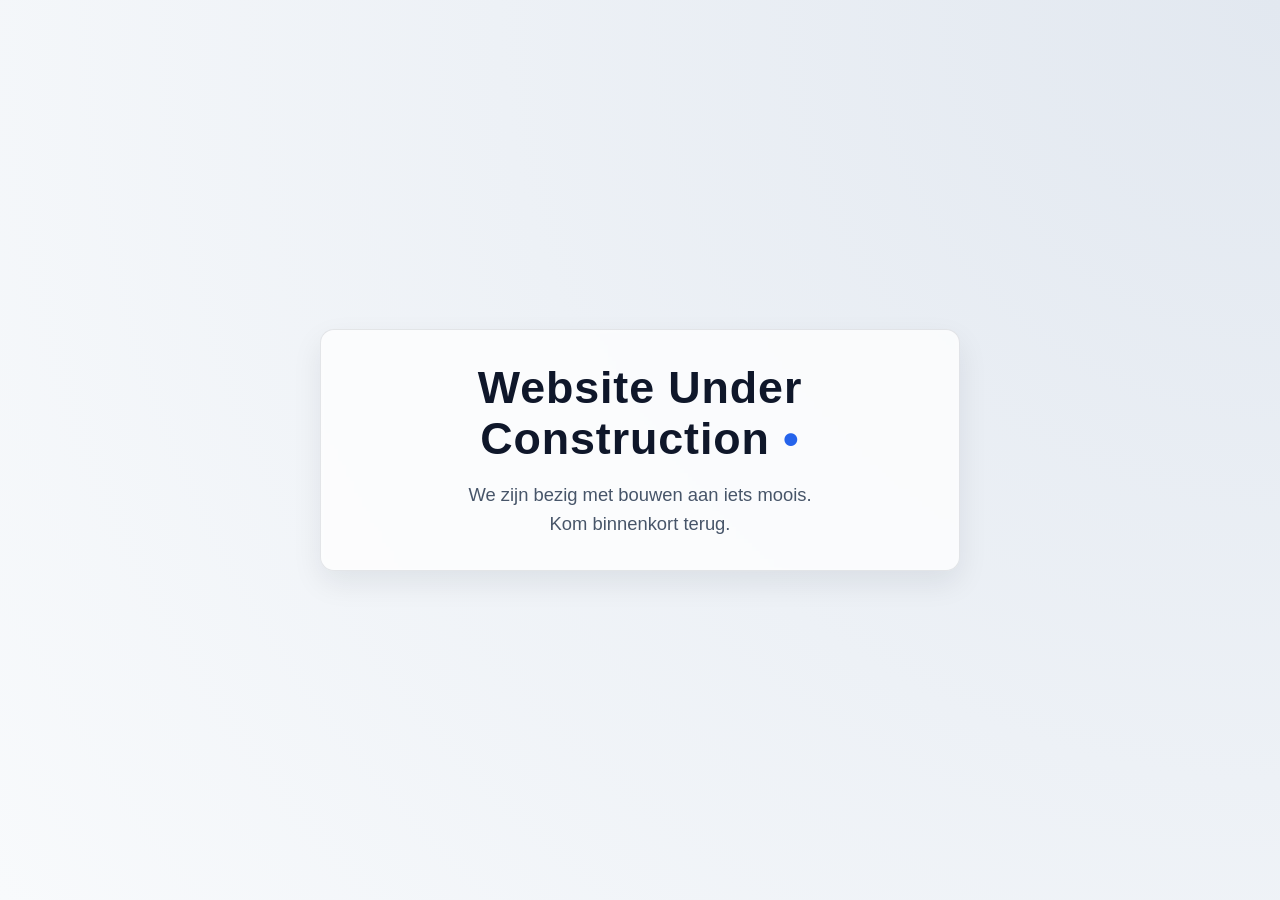
==== index.html @ f70ed57d "Add basic under construction homepage" ====
﻿<!doctype html>
<html lang="en">
<head>
  <meta charset="UTF-8" />
  <meta name="viewport" content="width=device-width, initial-scale=1.0" />
  <title>Under Construction</title>
  <style>
    :root {
      color-scheme: light;
      --bg1: #f8fafc;
      --bg2: #e2e8f0;
      --text: #0f172a;
      --muted: #475569;
      --accent: #2563eb;
    }

    * {
      box-sizing: border-box;
    }

    body {
      margin: 0;
      min-height: 100vh;
      display: grid;
      place-items: center;
      font-family: "Segoe UI", Tahoma, Geneva, Verdana, sans-serif;
      color: var(--text);
      background: radial-gradient(circle at top right, var(--bg2), var(--bg1));
      text-align: center;
      padding: 1.5rem;
    }

    main {
      max-width: 40rem;
      background: rgba(255, 255, 255, 0.75);
      border: 1px solid rgba(15, 23, 42, 0.1);
      border-radius: 14px;
      padding: 2rem 1.5rem;
      backdrop-filter: blur(2px);
      box-shadow: 0 12px 30px rgba(15, 23, 42, 0.08);
    }

    h1 {
      margin: 0;
      font-size: clamp(1.8rem, 4vw, 2.8rem);
      letter-spacing: 0.02em;
    }

    p {
      margin: 1rem 0 0;
      color: var(--muted);
      font-size: clamp(1rem, 2.2vw, 1.15rem);
      line-height: 1.6;
    }

    .dot {
      display: inline-block;
      color: var(--accent);
      animation: blink 1.2s infinite;
    }

    @keyframes blink {
      0%,
      100% {
        opacity: 0.25;
      }
      50% {
        opacity: 1;
      }
    }
  </style>
</head>
<body>
  <main>
    <h1>Website Under Construction <span class="dot">•</span></h1>
    <p>
      We zijn bezig met bouwen aan iets moois.<br />
      Kom binnenkort terug.
    </p>
  </main>
</body>
</html>
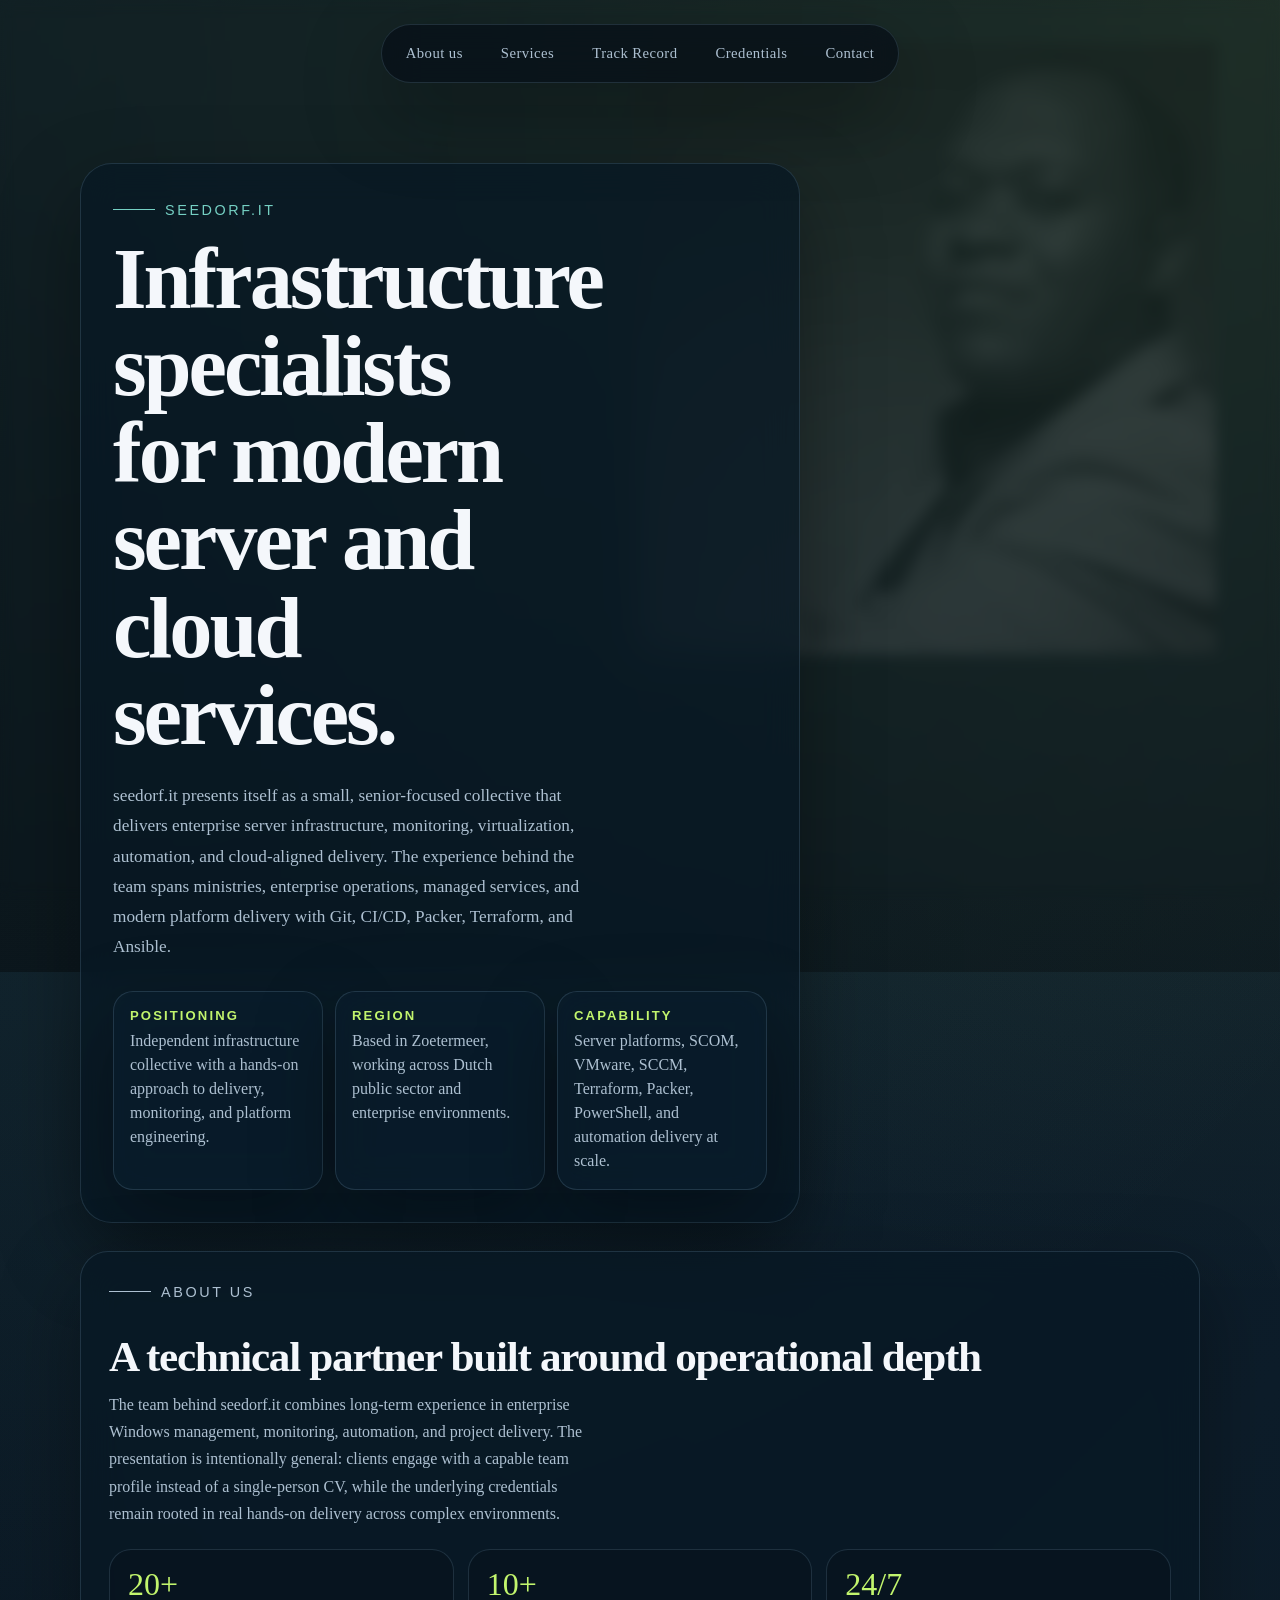
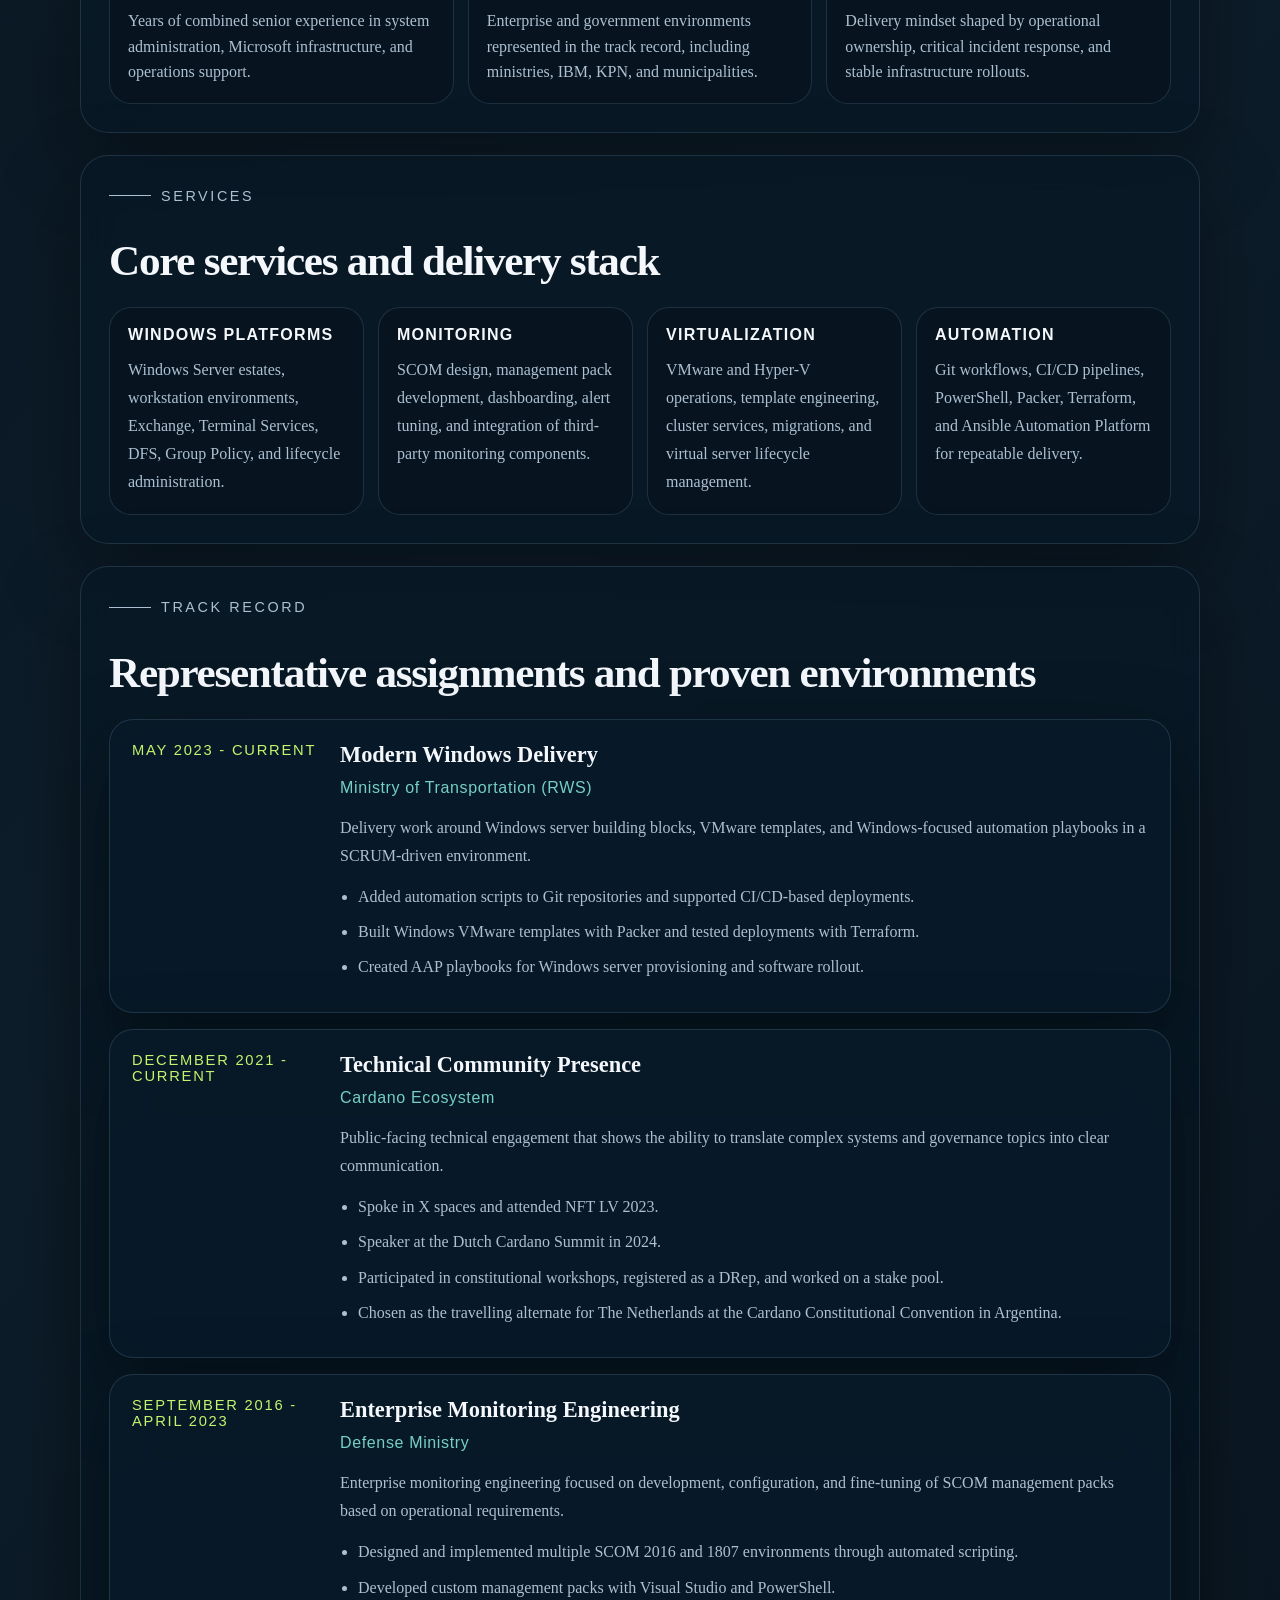
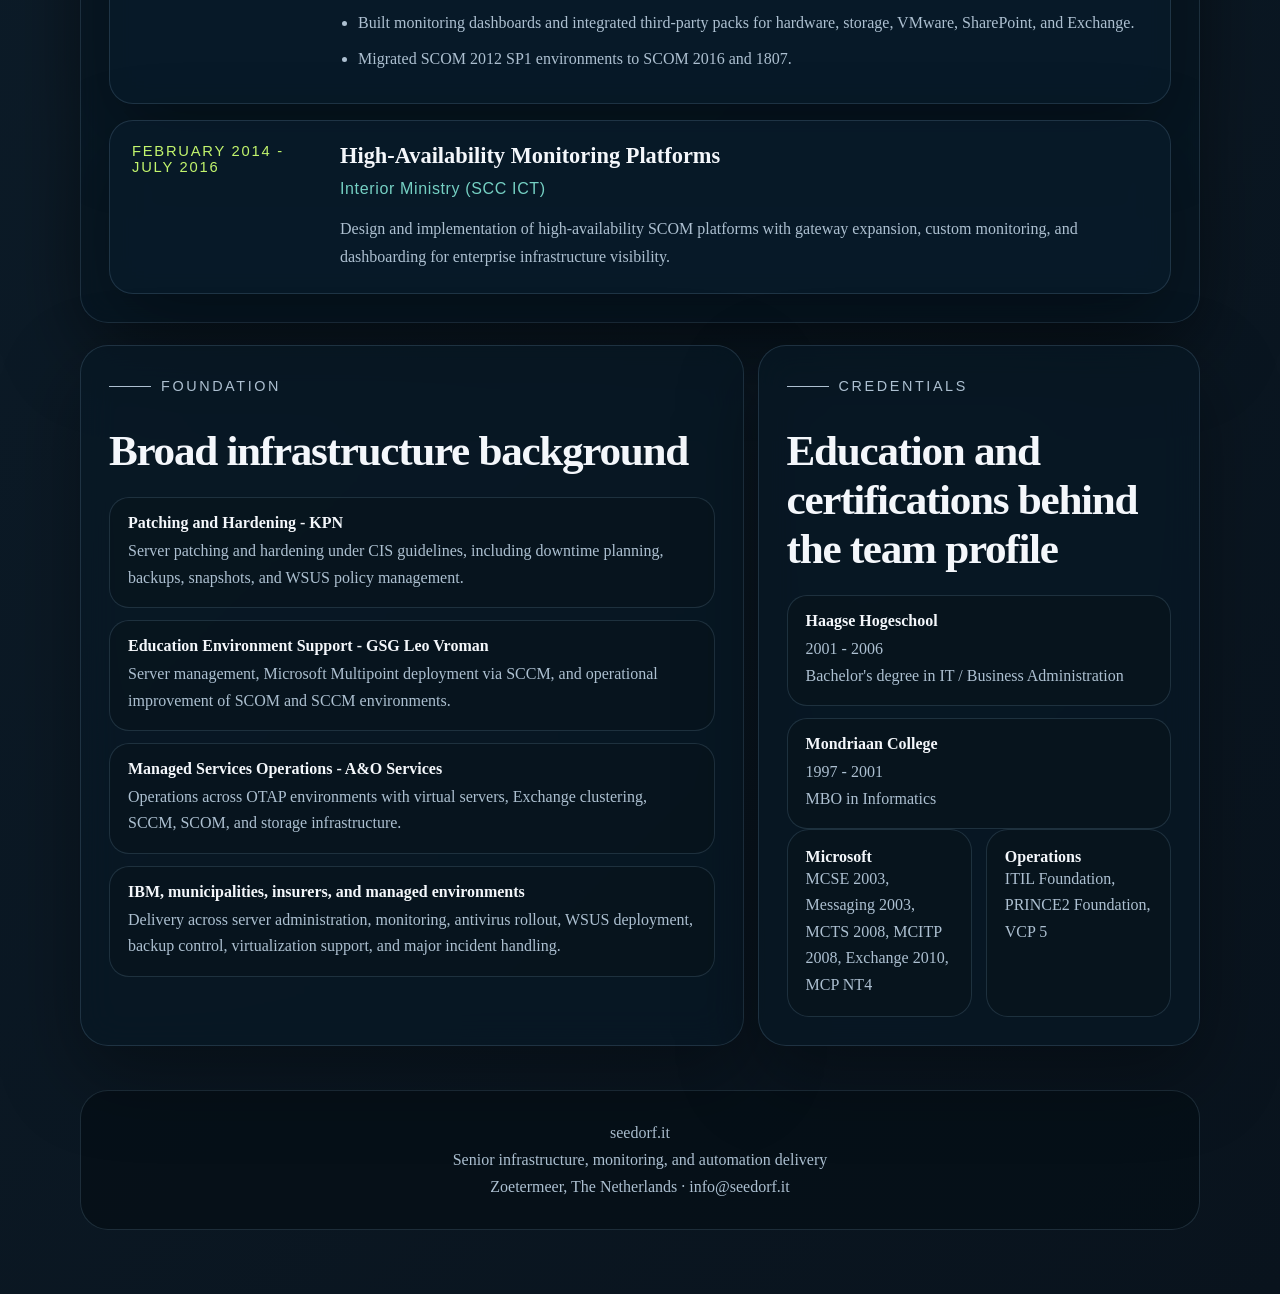
==== commit a0314ced: "Rebuild site as hardened static landing page" ====
--- a/index.html
+++ b/index.html
@@ -1,82 +1,247 @@
-﻿<!doctype html>
+<!doctype html>
 <html lang="en">
 <head>
   <meta charset="UTF-8" />
   <meta name="viewport" content="width=device-width, initial-scale=1.0" />
-  <title>Under Construction</title>
-  <style>
-    :root {
-      color-scheme: light;
-      --bg1: #f8fafc;
-      --bg2: #e2e8f0;
-      --text: #0f172a;
-      --muted: #475569;
-      --accent: #2563eb;
-    }
-
-    * {
-      box-sizing: border-box;
-    }
-
-    body {
-      margin: 0;
-      min-height: 100vh;
-      display: grid;
-      place-items: center;
-      font-family: "Segoe UI", Tahoma, Geneva, Verdana, sans-serif;
-      color: var(--text);
-      background: radial-gradient(circle at top right, var(--bg2), var(--bg1));
-      text-align: center;
-      padding: 1.5rem;
-    }
-
-    main {
-      max-width: 40rem;
-      background: rgba(255, 255, 255, 0.75);
-      border: 1px solid rgba(15, 23, 42, 0.1);
-      border-radius: 14px;
-      padding: 2rem 1.5rem;
-      backdrop-filter: blur(2px);
-      box-shadow: 0 12px 30px rgba(15, 23, 42, 0.08);
-    }
-
-    h1 {
-      margin: 0;
-      font-size: clamp(1.8rem, 4vw, 2.8rem);
-      letter-spacing: 0.02em;
-    }
-
-    p {
-      margin: 1rem 0 0;
-      color: var(--muted);
-      font-size: clamp(1rem, 2.2vw, 1.15rem);
-      line-height: 1.6;
-    }
-
-    .dot {
-      display: inline-block;
-      color: var(--accent);
-      animation: blink 1.2s infinite;
-    }
-
-    @keyframes blink {
-      0%,
-      100% {
-        opacity: 0.25;
-      }
-      50% {
-        opacity: 1;
-      }
-    }
-  </style>
+  <meta
+    http-equiv="Content-Security-Policy"
+    content="default-src 'self'; script-src 'self'; style-src 'self'; img-src 'self' data:; object-src 'none'; base-uri 'none'; form-action 'none'; upgrade-insecure-requests"
+  />
+  <meta name="referrer" content="strict-origin-when-cross-origin" />
+  <title>seedorf.it | Infrastructure Collective</title>
+  <link rel="stylesheet" href="styles.css" />
 </head>
 <body>
-  <main>
-    <h1>Website Under Construction <span class="dot">•</span></h1>
+  <div class="page">
+    <header class="topbar">
+      <nav aria-label="Section navigation">
+        <a href="#about">About us</a>
+        <a href="#expertise">Services</a>
+        <a href="#experience">Track Record</a>
+        <a href="#education">Credentials</a>
+        <a href="#contact">Contact</a>
+      </nav>
+    </header>
+
+    <main>
+      <section class="hero">
+  <div class="hero-card">
+    <p class="eyebrow">seedorf.it</p>
+    <h1>Infrastructure specialists for modern server and cloud services.</h1>
+    <p class="lead">
+      seedorf.it presents itself as a small, senior-focused collective that delivers
+      enterprise server infrastructure, monitoring, virtualization, automation, and cloud-aligned delivery.
+      The experience behind the team spans ministries, enterprise operations, managed
+      services, and modern platform delivery with Git, CI/CD, Packer, Terraform, and Ansible.
+    </p>
+
+    <div class="hero-meta">
+      <div class="mini-card">
+        <strong>Positioning</strong>
+        <span>Independent infrastructure collective with a hands-on approach to delivery, monitoring, and platform engineering.</span>
+      </div>
+      <div class="mini-card">
+        <strong>Region</strong>
+        <span>Based in Zoetermeer, working across Dutch public sector and enterprise environments.</span>
+      </div>
+      <div class="mini-card">
+        <strong>Capability</strong>
+        <span>Server platforms, SCOM, VMware, SCCM, Terraform, Packer, PowerShell, and automation delivery at scale.</span>
+      </div>
+    </div>
+  </div>
+</section>
+
+      <div class="content">
+        <section class="section" id="about">
+  <div class="section-heading">
+    <p class="eyebrow">About us</p>
+    <h2>A technical partner built around operational depth</h2>
     <p>
-      We zijn bezig met bouwen aan iets moois.<br />
-      Kom binnenkort terug.
+      The team behind seedorf.it combines long-term experience in enterprise Windows management,
+      monitoring, automation, and project delivery. The presentation is intentionally general:
+      clients engage with a capable team profile instead of a single-person CV, while the underlying
+      credentials remain rooted in real hands-on delivery across complex environments.
     </p>
-  </main>
+  </div>
+
+  <div class="stats">
+    <div class="stat">
+      <span class="number">20+</span>
+      <p>Years of combined senior experience in system administration, Microsoft infrastructure, and operations support.</p>
+    </div>
+    <div class="stat">
+      <span class="number">10+</span>
+      <p>Enterprise and government environments represented in the track record, including ministries, IBM, KPN, and municipalities.</p>
+    </div>
+    <div class="stat">
+      <span class="number">24/7</span>
+      <p>Delivery mindset shaped by operational ownership, critical incident response, and stable infrastructure rollouts.</p>
+    </div>
+  </div>
+</section>
+        <section class="section" id="expertise">
+  <div class="section-heading">
+    <p class="eyebrow">Services</p>
+    <h2>Core services and delivery stack</h2>
+  </div>
+
+  <div class="skills">
+    <article class="chip-box">
+      <h3>Windows Platforms</h3>
+      <p>Windows Server estates, workstation environments, Exchange, Terminal Services, DFS, Group Policy, and lifecycle administration.</p>
+    </article>
+    <article class="chip-box">
+      <h3>Monitoring</h3>
+      <p>SCOM design, management pack development, dashboarding, alert tuning, and integration of third-party monitoring components.</p>
+    </article>
+    <article class="chip-box">
+      <h3>Virtualization</h3>
+      <p>VMware and Hyper-V operations, template engineering, cluster services, migrations, and virtual server lifecycle management.</p>
+    </article>
+    <article class="chip-box">
+      <h3>Automation</h3>
+      <p>Git workflows, CI/CD pipelines, PowerShell, Packer, Terraform, and Ansible Automation Platform for repeatable delivery.</p>
+    </article>
+  </div>
+</section>
+        <section class="section" id="experience">
+  <div class="section-heading">
+    <p class="eyebrow">Track Record</p>
+    <h2>Representative assignments and proven environments</h2>
+  </div>
+
+  <div class="timeline">
+    <article class="timeline-card">
+      <div class="timeline-date">May 2023 - Current</div>
+      <div>
+        <h3>Modern Windows Delivery</h3>
+        <p class="company">Ministry of Transportation (RWS)</p>
+        <p>
+          Delivery work around Windows server building blocks, VMware templates,
+          and Windows-focused automation playbooks in a SCRUM-driven environment.
+        </p>
+        <ul>
+          <li>Added automation scripts to Git repositories and supported CI/CD-based deployments.</li>
+          <li>Built Windows VMware templates with Packer and tested deployments with Terraform.</li>
+          <li>Created AAP playbooks for Windows server provisioning and software rollout.</li>
+        </ul>
+      </div>
+    </article>
+
+    <article class="timeline-card">
+      <div class="timeline-date">December 2021 - Current</div>
+      <div>
+        <h3>Technical Community Presence</h3>
+        <p class="company">Cardano Ecosystem</p>
+        <p>
+          Public-facing technical engagement that shows the ability to translate
+          complex systems and governance topics into clear communication.
+        </p>
+        <ul>
+          <li>Spoke in X spaces and attended NFT LV 2023.</li>
+          <li>Speaker at the Dutch Cardano Summit in 2024.</li>
+          <li>Participated in constitutional workshops, registered as a DRep, and worked on a stake pool.</li>
+          <li>Chosen as the travelling alternate for The Netherlands at the Cardano Constitutional Convention in Argentina.</li>
+        </ul>
+      </div>
+    </article>
+
+    <article class="timeline-card">
+      <div class="timeline-date">September 2016 - April 2023</div>
+      <div>
+        <h3>Enterprise Monitoring Engineering</h3>
+        <p class="company">Defense Ministry</p>
+        <p>
+          Enterprise monitoring engineering focused on development, configuration,
+          and fine-tuning of SCOM management packs based on operational requirements.
+        </p>
+        <ul>
+          <li>Designed and implemented multiple SCOM 2016 and 1807 environments through automated scripting.</li>
+          <li>Developed custom management packs with Visual Studio and PowerShell.</li>
+          <li>Built monitoring dashboards and integrated third-party packs for hardware, storage, VMware, SharePoint, and Exchange.</li>
+          <li>Migrated SCOM 2012 SP1 environments to SCOM 2016 and 1807.</li>
+        </ul>
+      </div>
+    </article>
+
+    <article class="timeline-card">
+      <div class="timeline-date">February 2014 - July 2016</div>
+      <div>
+        <h3>High-Availability Monitoring Platforms</h3>
+        <p class="company">Interior Ministry (SCC ICT)</p>
+        <p>
+          Design and implementation of high-availability SCOM platforms with gateway expansion,
+          custom monitoring, and dashboarding for enterprise infrastructure visibility.
+        </p>
+      </div>
+    </article>
+  </div>
+</section>
+        <div class="career-grid">
+          <section class="section">
+  <div class="section-heading">
+    <p class="eyebrow">Foundation</p>
+    <h2>Broad infrastructure background</h2>
+  </div>
+  <div class="compact-list">
+    <div class="compact-item">
+      <strong>Patching and Hardening - KPN</strong>
+      <span>Server patching and hardening under CIS guidelines, including downtime planning, backups, snapshots, and WSUS policy management.</span>
+    </div>
+    <div class="compact-item">
+      <strong>Education Environment Support - GSG Leo Vroman</strong>
+      <span>Server management, Microsoft Multipoint deployment via SCCM, and operational improvement of SCOM and SCCM environments.</span>
+    </div>
+    <div class="compact-item">
+      <strong>Managed Services Operations - A&amp;O Services</strong>
+      <span>Operations across OTAP environments with virtual servers, Exchange clustering, SCCM, SCOM, and storage infrastructure.</span>
+    </div>
+    <div class="compact-item">
+      <strong>IBM, municipalities, insurers, and managed environments</strong>
+      <span>Delivery across server administration, monitoring, antivirus rollout, WSUS deployment, backup control, virtualization support, and major incident handling.</span>
+    </div>
+  </div>
+</section>
+          <section class="section" id="education">
+  <div class="section-heading">
+    <p class="eyebrow">Credentials</p>
+    <h2>Education and certifications behind the team profile</h2>
+  </div>
+
+  <div class="compact-list">
+    <div class="compact-item">
+      <strong>Haagse Hogeschool</strong>
+      <span>2001 - 2006<br />Bachelor's degree in IT / Business Administration</span>
+    </div>
+    <div class="compact-item">
+      <strong>Mondriaan College</strong>
+      <span>1997 - 2001<br />MBO in Informatics</span>
+    </div>
+  </div>
+
+  <div class="certs">
+    <div class="cert-card">
+      <strong>Microsoft</strong>
+      <p>MCSE 2003, Messaging 2003, MCTS 2008, MCITP 2008, Exchange 2010, MCP NT4</p>
+    </div>
+    <div class="cert-card">
+      <strong>Operations</strong>
+      <p>ITIL Foundation, PRINCE2 Foundation, VCP 5</p>
+    </div>
+  </div>
+</section>
+        </div>
+        <section class="footer" id="contact">
+  <p>
+    seedorf.it<br />
+    Senior infrastructure, monitoring, and automation delivery<br />
+    Zoetermeer, The Netherlands ·
+    <a href="mailto:info@seedorf.it">info@seedorf.it</a>
+  </p>
+</section>
+      </div>
+    </main>
+  </div>
 </body>
 </html>
--- a/styles.css
+++ b/styles.css
@@ -0,0 +1,445 @@
+:root {
+  color-scheme: dark;
+  --bg: #07111a;
+  --bg-soft: rgba(7, 17, 26, 0.72);
+  --panel: rgba(8, 24, 37, 0.72);
+  --panel-strong: rgba(9, 27, 42, 0.88);
+  --line: rgba(158, 199, 226, 0.16);
+  --text: #f4f7fb;
+  --muted: #adc0d1;
+  --accent: #75d0c3;
+  --accent-strong: #c2f56d;
+  --shadow: 0 30px 80px rgba(0, 0, 0, 0.35);
+}
+
+* {
+  box-sizing: border-box;
+}
+
+html {
+  scroll-behavior: smooth;
+}
+
+body {
+  margin: 0;
+  font-family: Georgia, "Times New Roman", serif;
+  background:
+    radial-gradient(circle at top left, rgba(117, 208, 195, 0.16), transparent 36%),
+    radial-gradient(circle at top right, rgba(194, 245, 109, 0.14), transparent 28%),
+    linear-gradient(135deg, #08131d 0%, #0d1d2a 46%, #09131d 100%);
+  color: var(--text);
+  overflow-x: hidden;
+}
+
+body::before {
+  content: "";
+  position: fixed;
+  inset: 0;
+  background:
+    linear-gradient(90deg, rgba(5, 12, 18, 0.92) 0%, rgba(5, 12, 18, 0.8) 40%, rgba(5, 12, 18, 0.62) 100%),
+    url("profile-photo.png") no-repeat right 8% top 12% / min(42vw, 540px);
+  filter: grayscale(1) contrast(1.05);
+  opacity: 0.42;
+  pointer-events: none;
+  transform: scale(1.08);
+  transform-origin: top right;
+}
+
+body::after {
+  content: "";
+  position: fixed;
+  inset: 0;
+  backdrop-filter: blur(7px);
+  pointer-events: none;
+}
+
+a {
+  color: inherit;
+  text-decoration: none;
+}
+
+.page {
+  position: relative;
+  z-index: 1;
+  width: min(1120px, calc(100% - 32px));
+  margin: 0 auto;
+  padding: 24px 0 64px;
+}
+
+.topbar {
+  position: sticky;
+  top: 16px;
+  z-index: 5;
+  display: flex;
+  justify-content: center;
+  margin-bottom: 32px;
+}
+
+.topbar nav {
+  display: flex;
+  flex-wrap: wrap;
+  gap: 10px;
+  padding: 10px;
+  border: 1px solid var(--line);
+  border-radius: 999px;
+  background: rgba(6, 15, 23, 0.72);
+  box-shadow: var(--shadow);
+  backdrop-filter: blur(18px);
+}
+
+.topbar a {
+  padding: 10px 14px;
+  border-radius: 999px;
+  color: var(--muted);
+  font-size: 0.92rem;
+  letter-spacing: 0.03em;
+}
+
+.topbar a:hover,
+.topbar a:focus-visible {
+  background: rgba(117, 208, 195, 0.12);
+  color: var(--text);
+  outline: none;
+}
+
+.hero {
+  min-height: 84vh;
+  display: grid;
+  align-items: end;
+  padding: 48px 0 28px;
+}
+
+.hero-card,
+.section,
+.timeline-card,
+.mini-card {
+  border: 1px solid var(--line);
+  background: var(--panel);
+  backdrop-filter: blur(18px);
+  box-shadow: var(--shadow);
+}
+
+.hero-card {
+  width: min(720px, 100%);
+  padding: 32px;
+  border-radius: 32px;
+}
+
+.eyebrow {
+  display: inline-flex;
+  align-items: center;
+  gap: 10px;
+  margin: 0 0 18px;
+  color: var(--accent);
+  font-size: 0.9rem;
+  font-family: Arial, Helvetica, sans-serif;
+  letter-spacing: 0.18em;
+  text-transform: uppercase;
+}
+
+.eyebrow::before {
+  content: "";
+  width: 42px;
+  height: 1px;
+  background: currentColor;
+}
+
+h1,
+h2,
+h3,
+p {
+  margin: 0;
+}
+
+h1 {
+  max-width: 9ch;
+  font-family: "Palatino Linotype", "Book Antiqua", Palatino, Georgia, serif;
+  font-size: clamp(2.9rem, 7vw, 5.4rem);
+  line-height: 1.01;
+  letter-spacing: -0.035em;
+  text-wrap: balance;
+}
+
+.lead {
+  margin-top: 22px;
+  max-width: 54ch;
+  color: var(--muted);
+  font-size: 1.08rem;
+  line-height: 1.75;
+}
+
+.hero-meta {
+  display: grid;
+  grid-template-columns: repeat(3, minmax(0, 1fr));
+  gap: 12px;
+  margin-top: 28px;
+}
+
+.mini-card {
+  padding: 16px;
+  border-radius: 20px;
+  background: rgba(11, 30, 45, 0.68);
+}
+
+.mini-card strong {
+  display: block;
+  margin-bottom: 6px;
+  font-size: 0.82rem;
+  color: var(--accent-strong);
+  font-family: Arial, Helvetica, sans-serif;
+  letter-spacing: 0.16em;
+  text-transform: uppercase;
+}
+
+.mini-card span {
+  color: var(--muted);
+  line-height: 1.5;
+}
+
+.content {
+  display: grid;
+  gap: 22px;
+}
+
+.section {
+  padding: 28px;
+  border-radius: 28px;
+}
+
+.section-heading {
+  display: grid;
+  gap: 10px;
+  margin-bottom: 22px;
+}
+
+.section-heading h2 {
+  font-size: clamp(1.8rem, 4vw, 2.7rem);
+  letter-spacing: -0.03em;
+}
+
+.section-heading p {
+  max-width: 60ch;
+  color: var(--muted);
+  line-height: 1.7;
+}
+
+.stats,
+.skills,
+.certs,
+.career-grid {
+  display: grid;
+  gap: 14px;
+}
+
+.stats {
+  grid-template-columns: repeat(3, minmax(0, 1fr));
+}
+
+.stat {
+  padding: 18px;
+  border-radius: 22px;
+  background: rgba(7, 19, 29, 0.6);
+  border: 1px solid var(--line);
+}
+
+.stat .number {
+  display: block;
+  margin-bottom: 8px;
+  color: var(--accent-strong);
+  font-size: 2rem;
+  line-height: 1;
+}
+
+.stat p {
+  color: var(--muted);
+  line-height: 1.6;
+}
+
+.skills {
+  grid-template-columns: repeat(4, minmax(0, 1fr));
+}
+
+.chip-box {
+  min-height: 100%;
+  padding: 18px;
+  border-radius: 22px;
+  background: rgba(7, 19, 29, 0.6);
+  border: 1px solid var(--line);
+}
+
+.chip-box h3 {
+  margin-bottom: 12px;
+  font-size: 1rem;
+  font-family: Arial, Helvetica, sans-serif;
+  letter-spacing: 0.08em;
+  text-transform: uppercase;
+}
+
+.chip-box p {
+  color: var(--muted);
+  line-height: 1.75;
+}
+
+.timeline {
+  display: grid;
+  gap: 16px;
+}
+
+.timeline-card {
+  display: grid;
+  grid-template-columns: 190px 1fr;
+  gap: 18px;
+  padding: 22px;
+  border-radius: 24px;
+  background: var(--panel-strong);
+}
+
+.timeline-date {
+  color: var(--accent-strong);
+  font-size: 0.92rem;
+  font-family: Arial, Helvetica, sans-serif;
+  letter-spacing: 0.12em;
+  text-transform: uppercase;
+}
+
+.timeline-card h3 {
+  font-size: 1.4rem;
+  margin-bottom: 6px;
+}
+
+.timeline-card .company {
+  color: var(--accent);
+  margin-bottom: 12px;
+  font-family: Arial, Helvetica, sans-serif;
+  letter-spacing: 0.04em;
+}
+
+.timeline-card p {
+  color: var(--muted);
+  line-height: 1.75;
+}
+
+.timeline-card ul {
+  margin: 14px 0 0;
+  padding-left: 18px;
+  color: var(--text);
+}
+
+.timeline-card li {
+  margin-bottom: 9px;
+  color: var(--muted);
+  line-height: 1.65;
+}
+
+.career-grid {
+  grid-template-columns: 1.2fr 0.8fr;
+}
+
+.compact-list {
+  display: grid;
+  gap: 12px;
+}
+
+.compact-item {
+  padding: 16px 18px;
+  border-radius: 20px;
+  border: 1px solid var(--line);
+  background: rgba(7, 19, 29, 0.58);
+}
+
+.compact-item strong {
+  display: block;
+  margin-bottom: 6px;
+}
+
+.compact-item span,
+.certs p {
+  color: var(--muted);
+  line-height: 1.65;
+}
+
+.certs {
+  grid-template-columns: repeat(2, minmax(0, 1fr));
+}
+
+.cert-card {
+  padding: 18px;
+  border-radius: 22px;
+  border: 1px solid var(--line);
+  background: rgba(7, 19, 29, 0.58);
+}
+
+.footer {
+  padding: 28px;
+  margin-top: 22px;
+  border-radius: 28px;
+  border: 1px solid var(--line);
+  background: rgba(6, 15, 23, 0.8);
+  text-align: center;
+}
+
+.footer p {
+  color: var(--muted);
+  line-height: 1.7;
+}
+
+@media (max-width: 960px) {
+  body::before {
+    background:
+      linear-gradient(180deg, rgba(5, 12, 18, 0.68) 0%, rgba(5, 12, 18, 0.88) 100%),
+      url("profile-photo.png") no-repeat center top 8% / min(90vw, 500px);
+    opacity: 0.28;
+    transform: scale(1.04);
+  }
+
+  .hero {
+    min-height: auto;
+    padding-top: 24px;
+  }
+
+  .hero-meta,
+  .stats,
+  .skills,
+  .career-grid,
+  .certs,
+  .timeline-card {
+    grid-template-columns: 1fr;
+  }
+
+  .timeline-card {
+    gap: 10px;
+  }
+}
+
+@media (max-width: 640px) {
+  .page {
+    width: min(100% - 18px, 100%);
+    padding-top: 12px;
+  }
+
+  .topbar {
+    top: 10px;
+    margin-bottom: 20px;
+  }
+
+  .topbar nav {
+    justify-content: center;
+    border-radius: 24px;
+  }
+
+  .hero-card,
+  .section,
+  .footer {
+    padding: 22px;
+    border-radius: 24px;
+  }
+
+  h1 {
+    font-size: clamp(2.3rem, 12vw, 3.8rem);
+    line-height: 1.03;
+  }
+
+  .lead {
+    font-size: 1rem;
+  }
+}
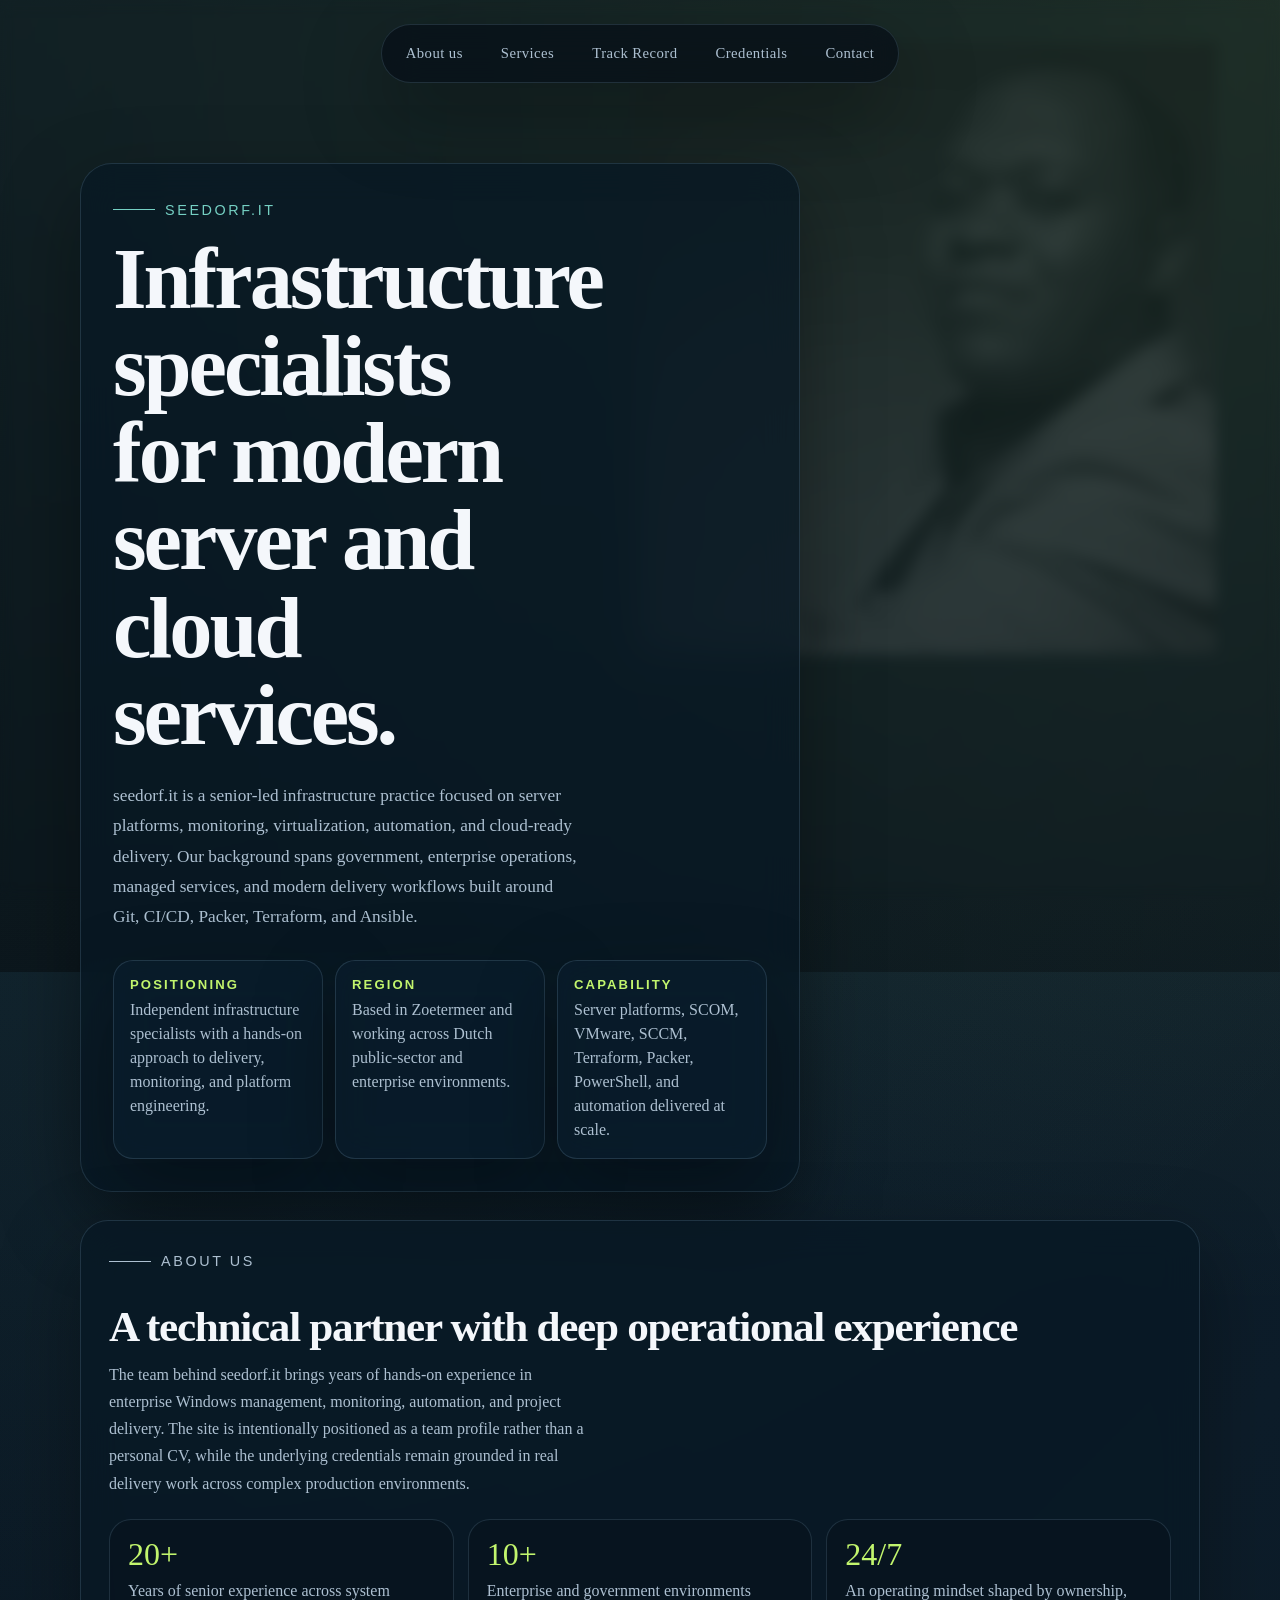
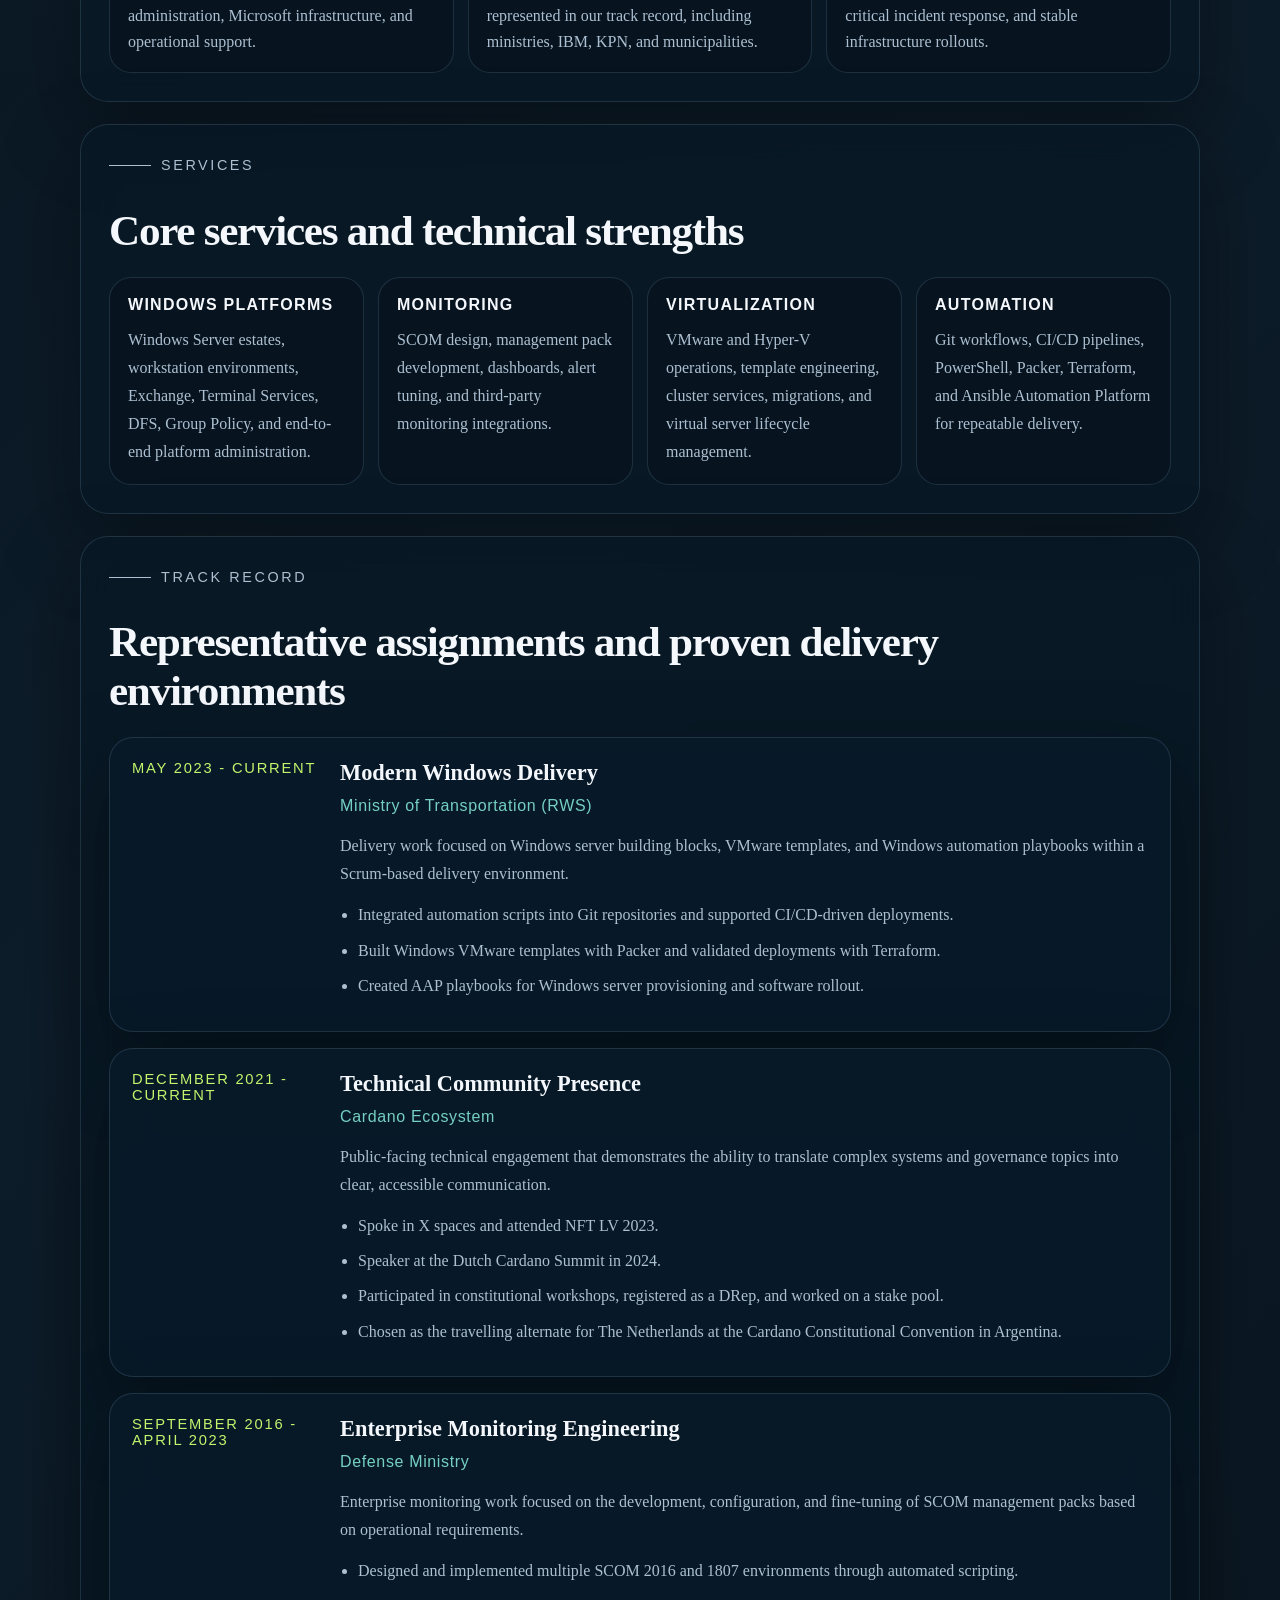
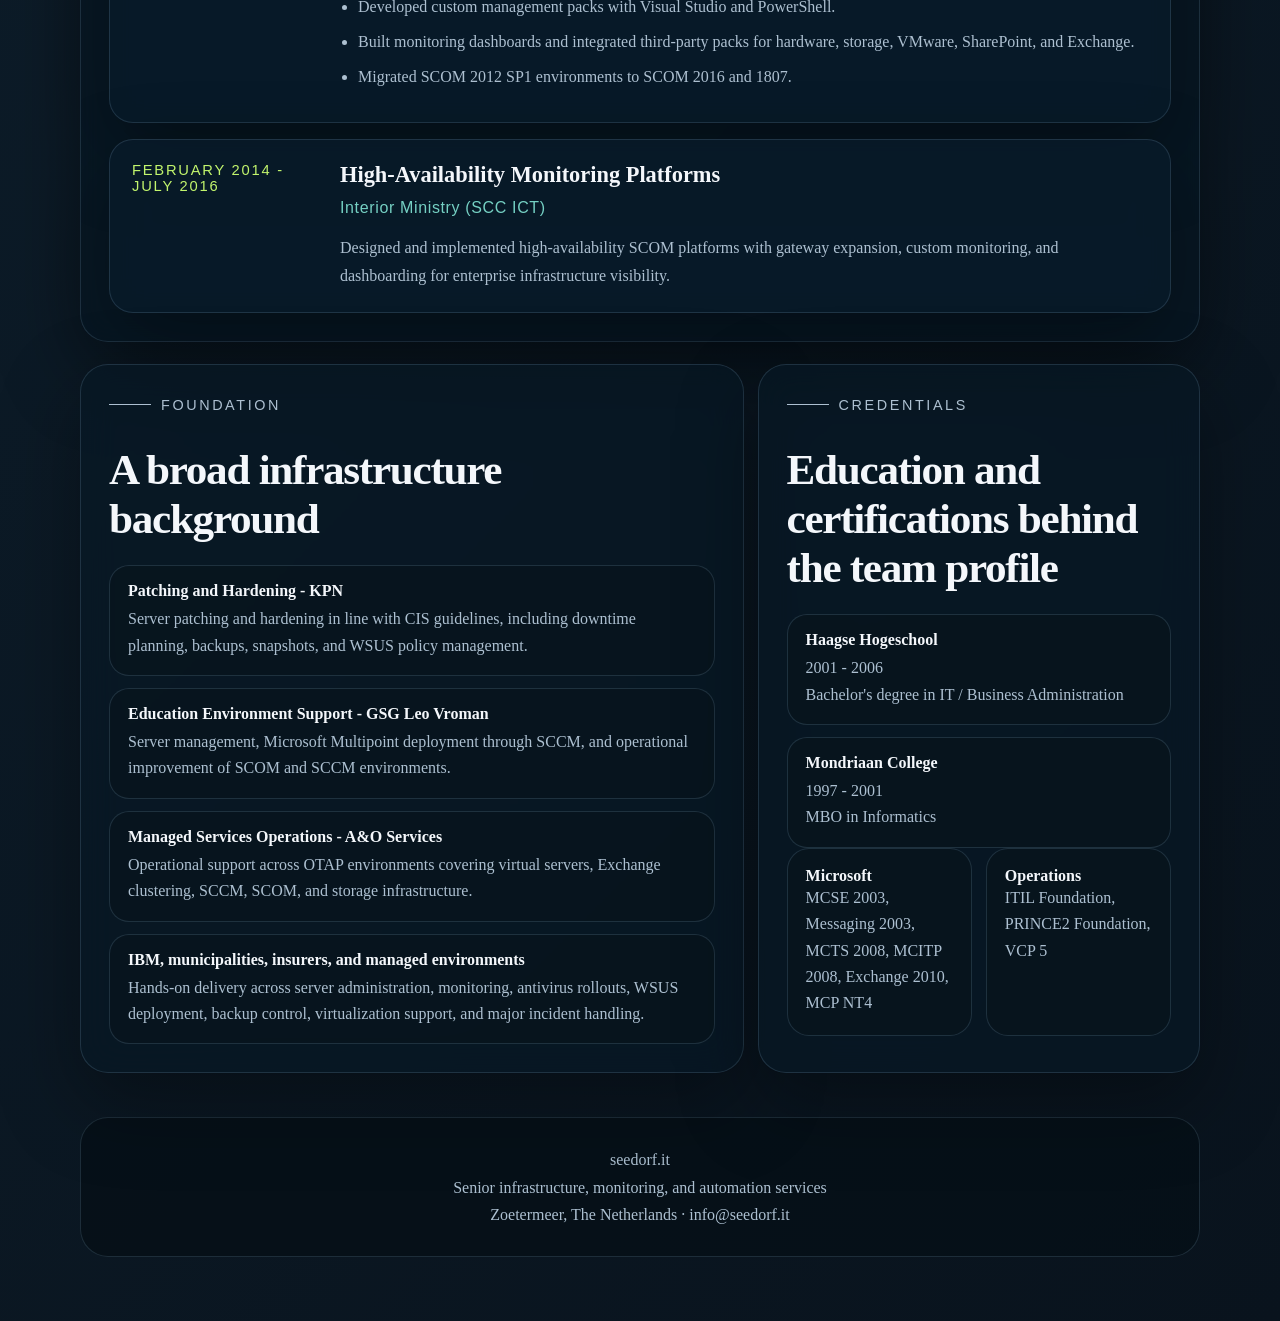
==== commit e973c3ab: "Refine site copy with more natural English" ====
--- a/index.html
+++ b/index.html
@@ -29,24 +29,24 @@
     <p class="eyebrow">seedorf.it</p>
     <h1>Infrastructure specialists for modern server and cloud services.</h1>
     <p class="lead">
-      seedorf.it presents itself as a small, senior-focused collective that delivers
-      enterprise server infrastructure, monitoring, virtualization, automation, and cloud-aligned delivery.
-      The experience behind the team spans ministries, enterprise operations, managed
-      services, and modern platform delivery with Git, CI/CD, Packer, Terraform, and Ansible.
+      seedorf.it is a senior-led infrastructure practice focused on server platforms,
+      monitoring, virtualization, automation, and cloud-ready delivery. Our background
+      spans government, enterprise operations, managed services, and modern delivery
+      workflows built around Git, CI/CD, Packer, Terraform, and Ansible.
     </p>
 
     <div class="hero-meta">
       <div class="mini-card">
         <strong>Positioning</strong>
-        <span>Independent infrastructure collective with a hands-on approach to delivery, monitoring, and platform engineering.</span>
+        <span>Independent infrastructure specialists with a hands-on approach to delivery, monitoring, and platform engineering.</span>
       </div>
       <div class="mini-card">
         <strong>Region</strong>
-        <span>Based in Zoetermeer, working across Dutch public sector and enterprise environments.</span>
+        <span>Based in Zoetermeer and working across Dutch public-sector and enterprise environments.</span>
       </div>
       <div class="mini-card">
         <strong>Capability</strong>
-        <span>Server platforms, SCOM, VMware, SCCM, Terraform, Packer, PowerShell, and automation delivery at scale.</span>
+        <span>Server platforms, SCOM, VMware, SCCM, Terraform, Packer, PowerShell, and automation delivered at scale.</span>
       </div>
     </div>
   </div>
@@ -56,44 +56,44 @@
         <section class="section" id="about">
   <div class="section-heading">
     <p class="eyebrow">About us</p>
-    <h2>A technical partner built around operational depth</h2>
+    <h2>A technical partner with deep operational experience</h2>
     <p>
-      The team behind seedorf.it combines long-term experience in enterprise Windows management,
-      monitoring, automation, and project delivery. The presentation is intentionally general:
-      clients engage with a capable team profile instead of a single-person CV, while the underlying
-      credentials remain rooted in real hands-on delivery across complex environments.
+      The team behind seedorf.it brings years of hands-on experience in enterprise Windows management,
+      monitoring, automation, and project delivery. The site is intentionally positioned as a team profile
+      rather than a personal CV, while the underlying credentials remain grounded in real delivery work
+      across complex production environments.
     </p>
   </div>
 
   <div class="stats">
     <div class="stat">
       <span class="number">20+</span>
-      <p>Years of combined senior experience in system administration, Microsoft infrastructure, and operations support.</p>
+      <p>Years of senior experience across system administration, Microsoft infrastructure, and operational support.</p>
     </div>
     <div class="stat">
       <span class="number">10+</span>
-      <p>Enterprise and government environments represented in the track record, including ministries, IBM, KPN, and municipalities.</p>
+      <p>Enterprise and government environments represented in our track record, including ministries, IBM, KPN, and municipalities.</p>
     </div>
     <div class="stat">
       <span class="number">24/7</span>
-      <p>Delivery mindset shaped by operational ownership, critical incident response, and stable infrastructure rollouts.</p>
+      <p>An operating mindset shaped by ownership, critical incident response, and stable infrastructure rollouts.</p>
     </div>
   </div>
 </section>
         <section class="section" id="expertise">
   <div class="section-heading">
     <p class="eyebrow">Services</p>
-    <h2>Core services and delivery stack</h2>
+    <h2>Core services and technical strengths</h2>
   </div>
 
   <div class="skills">
     <article class="chip-box">
       <h3>Windows Platforms</h3>
-      <p>Windows Server estates, workstation environments, Exchange, Terminal Services, DFS, Group Policy, and lifecycle administration.</p>
+      <p>Windows Server estates, workstation environments, Exchange, Terminal Services, DFS, Group Policy, and end-to-end platform administration.</p>
     </article>
     <article class="chip-box">
       <h3>Monitoring</h3>
-      <p>SCOM design, management pack development, dashboarding, alert tuning, and integration of third-party monitoring components.</p>
+      <p>SCOM design, management pack development, dashboards, alert tuning, and third-party monitoring integrations.</p>
     </article>
     <article class="chip-box">
       <h3>Virtualization</h3>
@@ -108,7 +108,7 @@
         <section class="section" id="experience">
   <div class="section-heading">
     <p class="eyebrow">Track Record</p>
-    <h2>Representative assignments and proven environments</h2>
+    <h2>Representative assignments and proven delivery environments</h2>
   </div>
 
   <div class="timeline">
@@ -118,12 +118,12 @@
         <h3>Modern Windows Delivery</h3>
         <p class="company">Ministry of Transportation (RWS)</p>
         <p>
-          Delivery work around Windows server building blocks, VMware templates,
-          and Windows-focused automation playbooks in a SCRUM-driven environment.
+          Delivery work focused on Windows server building blocks, VMware templates,
+          and Windows automation playbooks within a Scrum-based delivery environment.
         </p>
         <ul>
-          <li>Added automation scripts to Git repositories and supported CI/CD-based deployments.</li>
-          <li>Built Windows VMware templates with Packer and tested deployments with Terraform.</li>
+          <li>Integrated automation scripts into Git repositories and supported CI/CD-driven deployments.</li>
+          <li>Built Windows VMware templates with Packer and validated deployments with Terraform.</li>
           <li>Created AAP playbooks for Windows server provisioning and software rollout.</li>
         </ul>
       </div>
@@ -135,8 +135,8 @@
         <h3>Technical Community Presence</h3>
         <p class="company">Cardano Ecosystem</p>
         <p>
-          Public-facing technical engagement that shows the ability to translate
-          complex systems and governance topics into clear communication.
+          Public-facing technical engagement that demonstrates the ability to translate
+          complex systems and governance topics into clear, accessible communication.
         </p>
         <ul>
           <li>Spoke in X spaces and attended NFT LV 2023.</li>
@@ -153,7 +153,7 @@
         <h3>Enterprise Monitoring Engineering</h3>
         <p class="company">Defense Ministry</p>
         <p>
-          Enterprise monitoring engineering focused on development, configuration,
+          Enterprise monitoring work focused on the development, configuration,
           and fine-tuning of SCOM management packs based on operational requirements.
         </p>
         <ul>
@@ -171,7 +171,7 @@
         <h3>High-Availability Monitoring Platforms</h3>
         <p class="company">Interior Ministry (SCC ICT)</p>
         <p>
-          Design and implementation of high-availability SCOM platforms with gateway expansion,
+          Designed and implemented high-availability SCOM platforms with gateway expansion,
           custom monitoring, and dashboarding for enterprise infrastructure visibility.
         </p>
       </div>
@@ -182,24 +182,24 @@
           <section class="section">
   <div class="section-heading">
     <p class="eyebrow">Foundation</p>
-    <h2>Broad infrastructure background</h2>
+    <h2>A broad infrastructure background</h2>
   </div>
   <div class="compact-list">
     <div class="compact-item">
       <strong>Patching and Hardening - KPN</strong>
-      <span>Server patching and hardening under CIS guidelines, including downtime planning, backups, snapshots, and WSUS policy management.</span>
+      <span>Server patching and hardening in line with CIS guidelines, including downtime planning, backups, snapshots, and WSUS policy management.</span>
     </div>
     <div class="compact-item">
       <strong>Education Environment Support - GSG Leo Vroman</strong>
-      <span>Server management, Microsoft Multipoint deployment via SCCM, and operational improvement of SCOM and SCCM environments.</span>
+      <span>Server management, Microsoft Multipoint deployment through SCCM, and operational improvement of SCOM and SCCM environments.</span>
     </div>
     <div class="compact-item">
       <strong>Managed Services Operations - A&amp;O Services</strong>
-      <span>Operations across OTAP environments with virtual servers, Exchange clustering, SCCM, SCOM, and storage infrastructure.</span>
+      <span>Operational support across OTAP environments covering virtual servers, Exchange clustering, SCCM, SCOM, and storage infrastructure.</span>
     </div>
     <div class="compact-item">
       <strong>IBM, municipalities, insurers, and managed environments</strong>
-      <span>Delivery across server administration, monitoring, antivirus rollout, WSUS deployment, backup control, virtualization support, and major incident handling.</span>
+      <span>Hands-on delivery across server administration, monitoring, antivirus rollouts, WSUS deployment, backup control, virtualization support, and major incident handling.</span>
     </div>
   </div>
 </section>
@@ -235,7 +235,7 @@
         <section class="footer" id="contact">
   <p>
     seedorf.it<br />
-    Senior infrastructure, monitoring, and automation delivery<br />
+    Senior infrastructure, monitoring, and automation services<br />
     Zoetermeer, The Netherlands ·
     <a href="mailto:info@seedorf.it">info@seedorf.it</a>
   </p>
